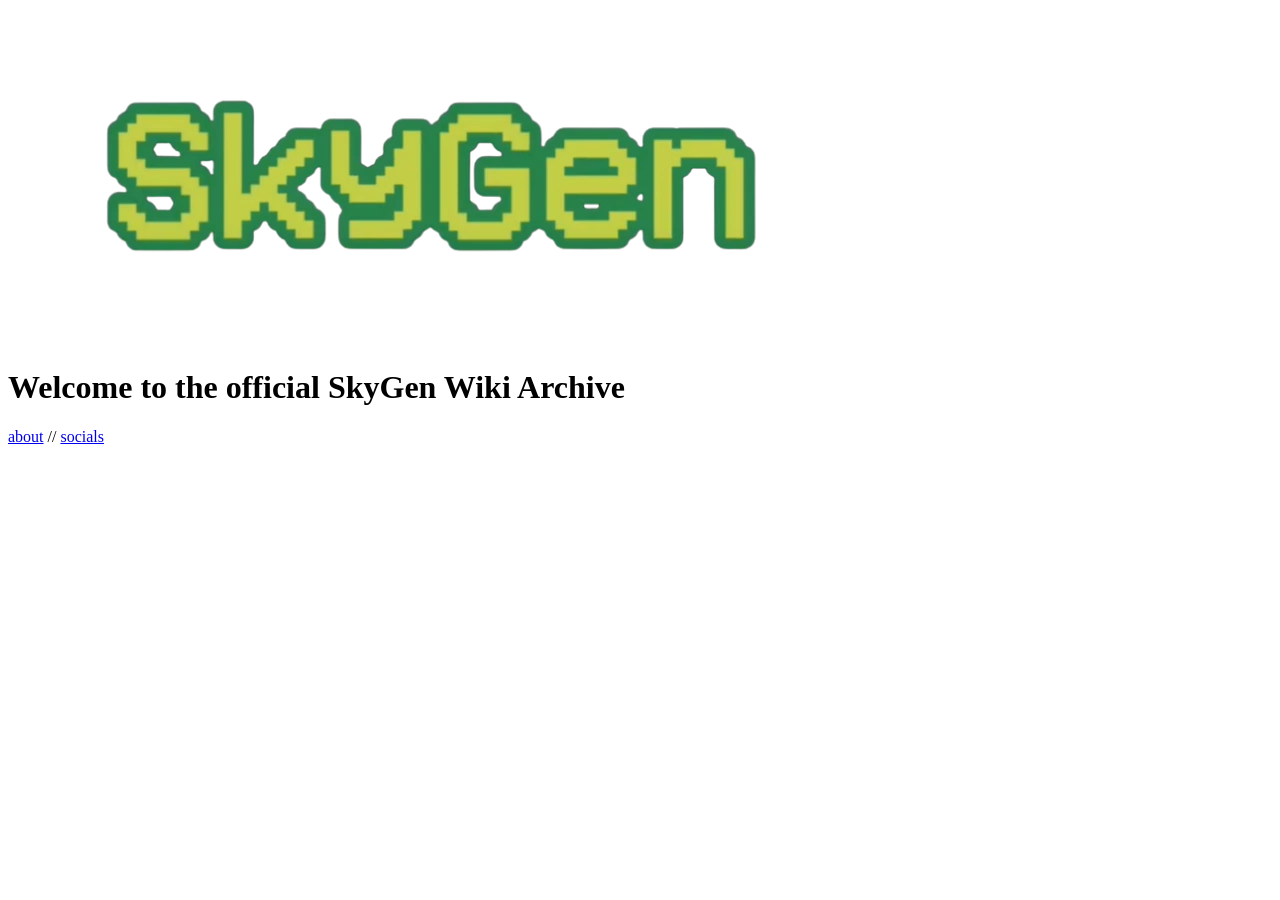
==== index.html @ f06ddd60 "added some more files and updated index.html" ====
<!DOCTYPE html>
<html lang="en">

<head>
    <meta charset="UTF-8">
    <meta name="viewport" content="width=device-width, initial-scale=1.0">
    <title>SkyGen Wiki</title>
</head>

<body>
    <main>
        <img src="SkyGen_logo.png" alt="logo of SkyGen">
        <h1>Welcome to the official <b>SkyGen</b> Wiki Archive</h1>
    </main>
    <nav>
        <a href="about.html">about</a> // <a href="socials.html">socials</a>
    </nav>
</body>

</html>
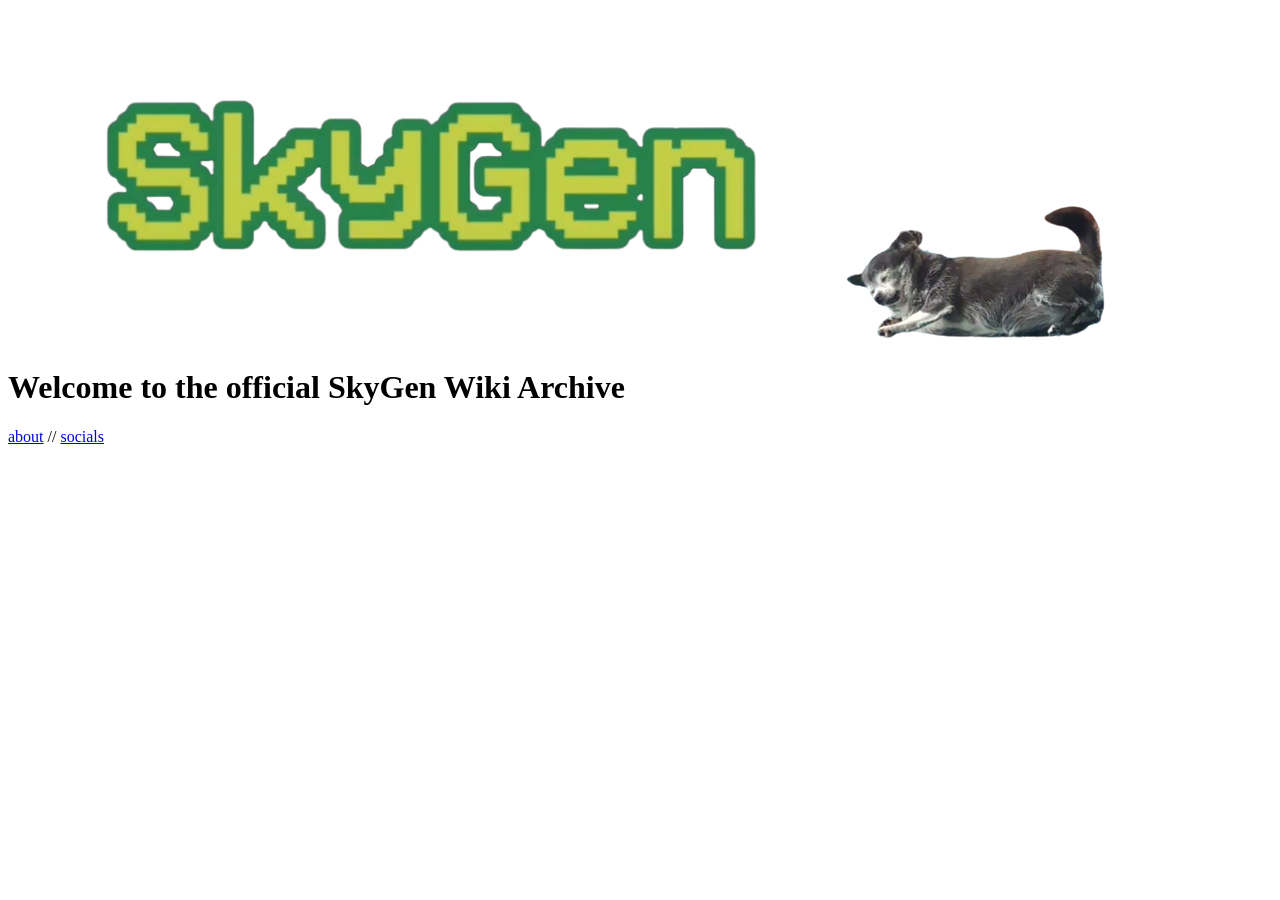
==== commit 2e84d098: "uhmmmm uhhhh ummmm didnt add anythign weird, what are ytou talking about" ====
--- a/index.html
+++ b/index.html
@@ -9,7 +9,7 @@
 
 <body>
     <main>
-        <img src="SkyGen_logo.png" alt="logo of SkyGen">
+        <img src="SkyGen_logo.png" alt="logo of SkyGen"><img src="houndv2.png" alt="image of a hound">
         <h1>Welcome to the official <b>SkyGen</b> Wiki Archive</h1>
     </main>
     <nav>
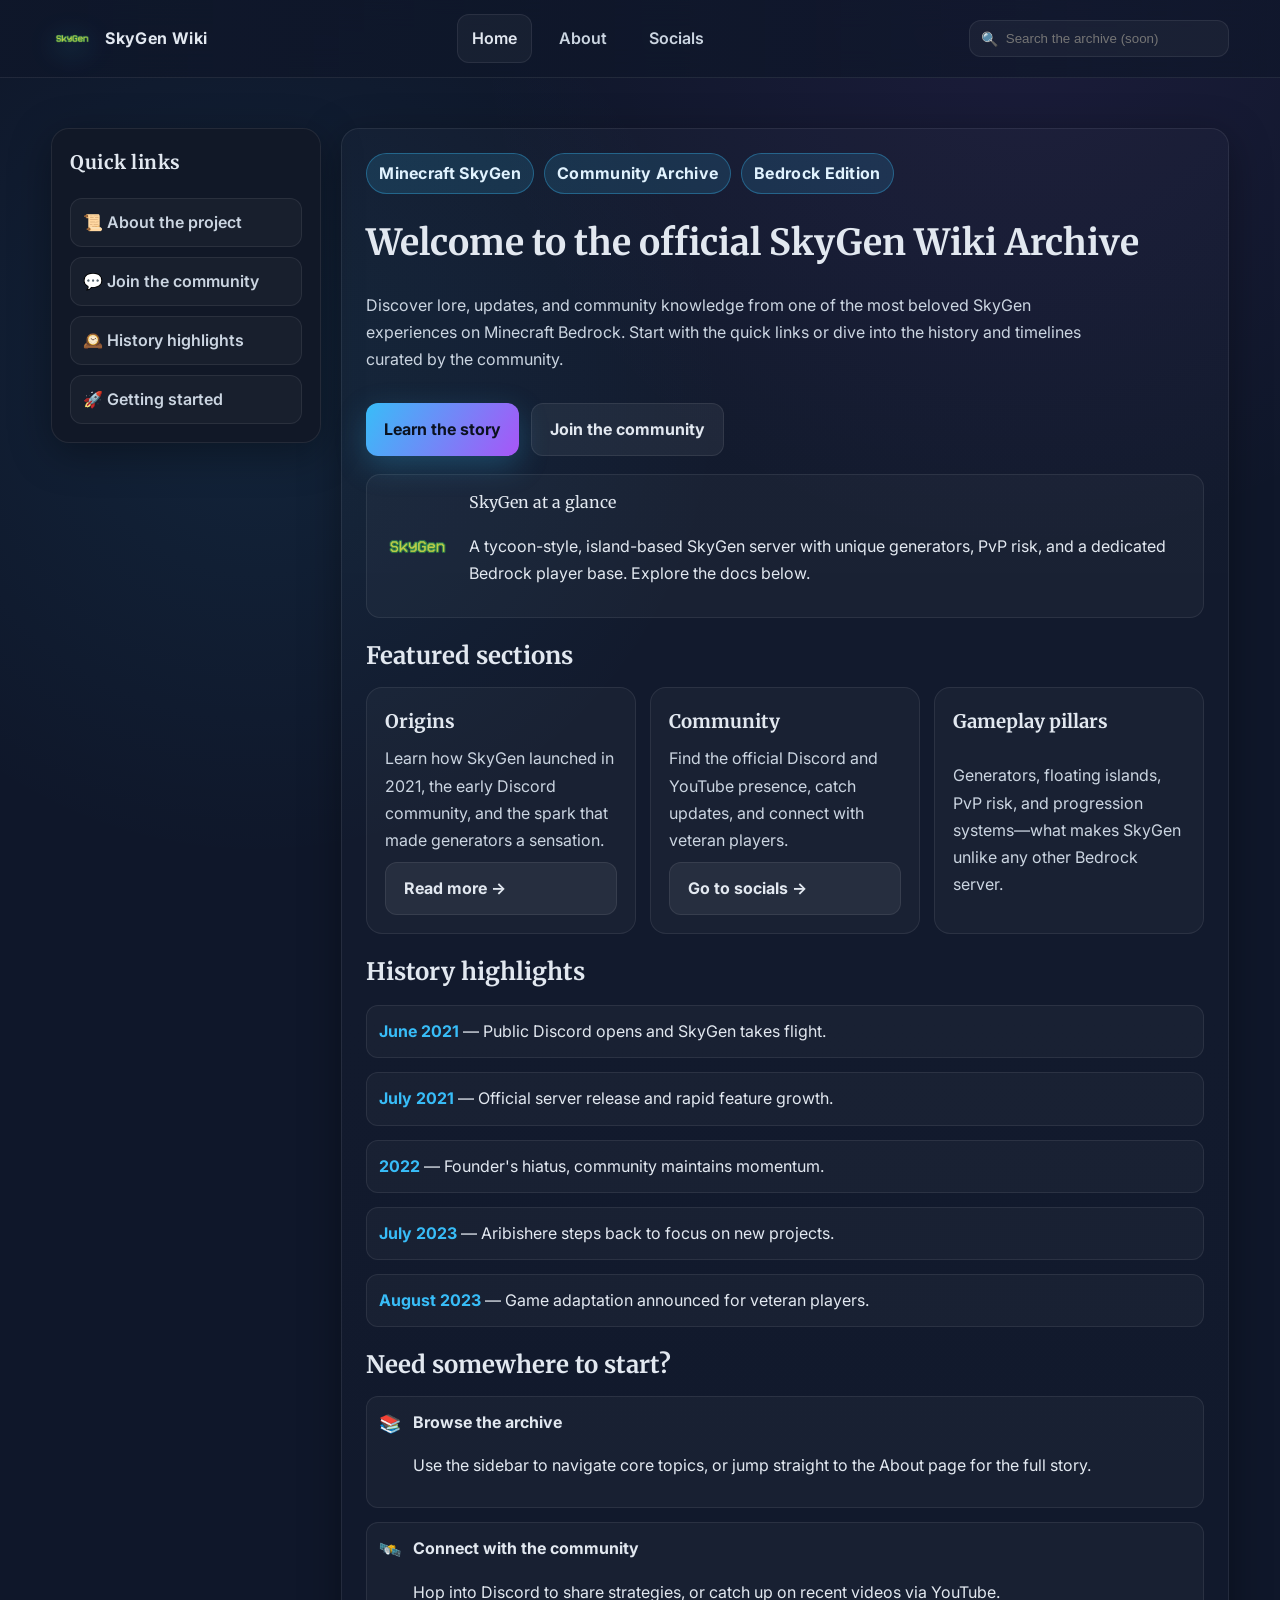
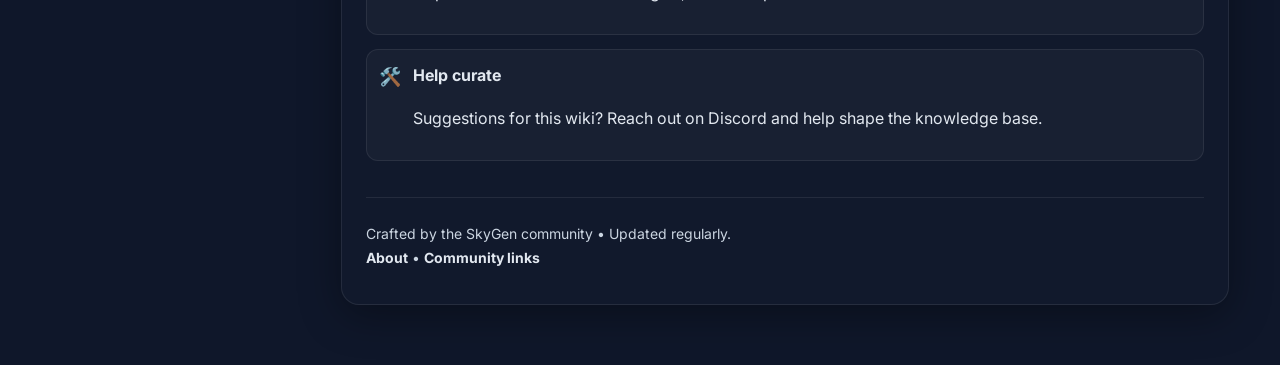
==== commit fd01b38f: "Redesign wiki layout and styling" ====
--- a/index.html
+++ b/index.html
@@ -2,19 +2,143 @@
 <html lang="en">
 
 <head>
-    <meta charset="UTF-8">
-    <meta name="viewport" content="width=device-width, initial-scale=1.0">
-    <title>SkyGen Wiki</title>
+  <meta charset="UTF-8" />
+  <meta name="viewport" content="width=device-width, initial-scale=1.0" />
+  <title>SkyGen Wiki</title>
+  <link rel="preconnect" href="https://fonts.googleapis.com">
+  <link rel="preconnect" href="https://fonts.gstatic.com" crossorigin>
+  <link href="https://fonts.googleapis.com/css2?family=Inter:wght@400;600;700&family=Merriweather:wght@700&display=swap"
+    rel="stylesheet">
+  <link rel="stylesheet" href="style.css" />
 </head>
 
 <body>
-    <main>
-        <img src="SkyGen_logo.png" alt="logo of SkyGen"><img src="houndv2.png" alt="image of a hound">
-        <h1>Welcome to the official <b>SkyGen</b> Wiki Archive</h1>
-    </main>
-    <nav>
-        <a href="about.html">about</a> // <a href="socials.html">socials</a>
-    </nav>
+  <header class="topbar">
+    <div class="page-shell topbar-inner">
+      <div class="brand">
+        <img src="SkyGen_logo.png" alt="SkyGen logo" />
+        <div class="brand-name">SkyGen Wiki</div>
+      </div>
+      <nav class="nav" aria-label="Primary">
+        <a href="index.html" class="active">Home</a>
+        <a href="about.html">About</a>
+        <a href="socials.html">Socials</a>
+      </nav>
+      <div class="search">
+        <span class="icon">🔍</span>
+        <input aria-label="Search" type="search" placeholder="Search the archive (soon)" />
+      </div>
+    </div>
+  </header>
+
+  <div class="page-shell">
+    <div class="layout">
+      <aside class="sidebar">
+        <h3>Quick links</h3>
+        <div class="links">
+          <a href="about.html">📜 About the project</a>
+          <a href="socials.html">💬 Join the community</a>
+          <a href="#history">🕰️ History highlights</a>
+          <a href="#get-started">🚀 Getting started</a>
+        </div>
+      </aside>
+
+      <main class="content-card">
+        <section class="hero">
+          <div class="badges">
+            <span class="badge">Minecraft SkyGen</span>
+            <span class="badge">Community Archive</span>
+            <span class="badge">Bedrock Edition</span>
+          </div>
+          <h1>Welcome to the official <strong>SkyGen</strong> Wiki Archive</h1>
+          <p>
+            Discover lore, updates, and community knowledge from one of the most beloved SkyGen experiences on
+            Minecraft Bedrock. Start with the quick links or dive into the history and timelines curated by the
+            community.
+          </p>
+          <div class="cta-row" id="get-started">
+            <a class="button primary" href="about.html">Learn the story</a>
+            <a class="button" href="socials.html">Join the community</a>
+          </div>
+        </section>
+
+        <div class="logo-panel">
+          <img src="SkyGen_logo.png" alt="SkyGen logo" />
+          <div>
+            <div class="section-title">SkyGen at a glance</div>
+            <p class="muted">A tycoon-style, island-based SkyGen server with unique generators, PvP risk, and a dedicated
+              Bedrock player base. Explore the docs below.</p>
+          </div>
+        </div>
+
+        <section style="margin-top: 18px;">
+          <h2 class="section-title">Featured sections</h2>
+          <div class="grid">
+            <div class="card">
+              <h3>Origins</h3>
+              <p>Learn how SkyGen launched in 2021, the early Discord community, and the spark that made generators a
+                sensation.</p>
+              <a class="button" href="about.html">Read more →</a>
+            </div>
+            <div class="card">
+              <h3>Community</h3>
+              <p>Find the official Discord and YouTube presence, catch updates, and connect with veteran players.</p>
+              <a class="button" href="socials.html">Go to socials →</a>
+            </div>
+            <div class="card">
+              <h3>Gameplay pillars</h3>
+              <p>Generators, floating islands, PvP risk, and progression systems—what makes SkyGen unlike any other
+                Bedrock server.</p>
+            </div>
+          </div>
+        </section>
+
+        <section id="history" style="margin-top: 18px;">
+          <h2 class="section-title">History highlights</h2>
+          <div class="timeline">
+            <div class="timeline-item"><strong>June 2021</strong> — Public Discord opens and SkyGen takes flight.
+            </div>
+            <div class="timeline-item"><strong>July 2021</strong> — Official server release and rapid feature growth.</div>
+            <div class="timeline-item"><strong>2022</strong> — Founder's hiatus, community maintains momentum.</div>
+            <div class="timeline-item"><strong>July 2023</strong> — Aribishere steps back to focus on new projects.</div>
+            <div class="timeline-item"><strong>August 2023</strong> — Game adaptation announced for veteran players.</div>
+          </div>
+        </section>
+
+        <section style="margin-top: 18px;">
+          <h2 class="section-title">Need somewhere to start?</h2>
+          <div class="info-list">
+            <div class="info-item">
+              <div class="icon">📚</div>
+              <div>
+                <strong>Browse the archive</strong>
+                <p>Use the sidebar to navigate core topics, or jump straight to the About page for the full story.</p>
+              </div>
+            </div>
+            <div class="info-item">
+              <div class="icon">🛰️</div>
+              <div>
+                <strong>Connect with the community</strong>
+                <p>Hop into Discord to share strategies, or catch up on recent videos via YouTube.</p>
+              </div>
+            </div>
+            <div class="info-item">
+              <div class="icon">🛠️</div>
+              <div>
+                <strong>Help curate</strong>
+                <p>Suggestions for this wiki? Reach out on Discord and help shape the knowledge base.</p>
+              </div>
+            </div>
+          </div>
+        </section>
+
+        <footer class="footer">
+          <div>Crafted by the SkyGen community • Updated regularly.</div>
+          <div><a href="about.html">About</a> • <a href="socials.html">Community links</a></div>
+        </footer>
+      </main>
+    </div>
+  </div>
 </body>
 
-</html>+</html>
--- a/style.css
+++ b/style.css
@@ -0,0 +1,380 @@
+:root {
+  --bg: #0f172a;
+  --bg-soft: #111827;
+  --panel: #111827;
+  --muted: #cbd5e1;
+  --text: #e2e8f0;
+  --accent: #38bdf8;
+  --accent-2: #a855f7;
+  --border: rgba(255, 255, 255, 0.08);
+  --shadow: 0 10px 40px rgba(0, 0, 0, 0.35);
+  --radius: 18px;
+  --font-body: "Inter", "Segoe UI", system-ui, -apple-system, sans-serif;
+  --font-heading: "Merriweather", "Georgia", serif;
+}
+
+* {
+  box-sizing: border-box;
+}
+
+body {
+  margin: 0;
+  min-height: 100vh;
+  background: radial-gradient(circle at 20% 20%, rgba(56, 189, 248, 0.08), transparent 25%),
+    radial-gradient(circle at 80% 0%, rgba(168, 85, 247, 0.08), transparent 25%),
+    var(--bg);
+  color: var(--text);
+  font-family: var(--font-body);
+  line-height: 1.7;
+  display: flex;
+  flex-direction: column;
+}
+
+a {
+  color: inherit;
+  text-decoration: none;
+}
+
+a:hover {
+  color: var(--accent);
+}
+
+.page-shell {
+  width: min(1200px, 92vw);
+  margin: 0 auto;
+  padding: 24px 0 60px;
+}
+
+.topbar {
+  position: sticky;
+  top: 0;
+  z-index: 10;
+  backdrop-filter: blur(14px);
+  background: linear-gradient(90deg, rgba(15, 23, 42, 0.9), rgba(15, 23, 42, 0.7));
+  border-bottom: 1px solid var(--border);
+}
+
+.topbar-inner {
+  display: flex;
+  align-items: center;
+  justify-content: space-between;
+  gap: 16px;
+  padding: 14px 0;
+}
+
+.brand {
+  display: flex;
+  align-items: center;
+  gap: 12px;
+}
+
+.brand img {
+  width: 42px;
+  height: 42px;
+  object-fit: contain;
+  filter: drop-shadow(0 6px 14px rgba(56, 189, 248, 0.4));
+}
+
+.brand-name {
+  font-weight: 700;
+  letter-spacing: 0.4px;
+}
+
+.nav {
+  display: flex;
+  align-items: center;
+  gap: 12px;
+}
+
+.nav a {
+  padding: 10px 14px;
+  border-radius: 12px;
+  border: 1px solid transparent;
+  color: var(--muted);
+  transition: all 0.2s ease;
+  font-weight: 600;
+}
+
+.nav a.active,
+.nav a:hover {
+  border-color: var(--border);
+  color: var(--text);
+  background: rgba(255, 255, 255, 0.04);
+}
+
+.search {
+  position: relative;
+  flex: 1;
+  max-width: 260px;
+}
+
+.search input {
+  width: 100%;
+  padding: 10px 14px 10px 36px;
+  border-radius: 12px;
+  border: 1px solid var(--border);
+  background: rgba(255, 255, 255, 0.04);
+  color: var(--text);
+}
+
+.search .icon {
+  position: absolute;
+  top: 50%;
+  left: 12px;
+  transform: translateY(-50%);
+  font-size: 14px;
+  color: var(--muted);
+}
+
+.layout {
+  display: grid;
+  grid-template-columns: 270px 1fr;
+  gap: 20px;
+  margin-top: 26px;
+}
+
+.sidebar {
+  padding: 18px;
+  border-radius: var(--radius);
+  background: var(--panel);
+  border: 1px solid var(--border);
+  box-shadow: var(--shadow);
+  position: sticky;
+  top: 92px;
+  height: fit-content;
+}
+
+.sidebar h3 {
+  margin-top: 0;
+  font-family: var(--font-heading);
+  letter-spacing: 0.5px;
+}
+
+.sidebar .links {
+  display: grid;
+  gap: 10px;
+}
+
+.sidebar a {
+  padding: 10px 12px;
+  border-radius: 12px;
+  background: rgba(255, 255, 255, 0.03);
+  border: 1px solid var(--border);
+  color: var(--muted);
+  font-weight: 600;
+}
+
+.sidebar a:hover {
+  background: rgba(56, 189, 248, 0.08);
+  border-color: rgba(56, 189, 248, 0.5);
+  color: var(--text);
+}
+
+.content-card {
+  background: linear-gradient(180deg, rgba(255, 255, 255, 0.02), rgba(255, 255, 255, 0.01));
+  border: 1px solid var(--border);
+  border-radius: var(--radius);
+  padding: 24px;
+  box-shadow: var(--shadow);
+}
+
+.hero {
+  display: grid;
+  gap: 18px;
+  margin-bottom: 18px;
+}
+
+.hero h1 {
+  font-family: var(--font-heading);
+  font-size: clamp(28px, 4vw, 36px);
+  margin: 0;
+}
+
+.hero p {
+  margin: 0;
+  color: var(--muted);
+  max-width: 720px;
+}
+
+.badges {
+  display: flex;
+  flex-wrap: wrap;
+  gap: 10px;
+}
+
+.badge {
+  padding: 6px 12px;
+  border-radius: 999px;
+  background: rgba(56, 189, 248, 0.14);
+  color: #e0f2fe;
+  border: 1px solid rgba(56, 189, 248, 0.35);
+  font-weight: 700;
+  letter-spacing: 0.3px;
+}
+
+.cta-row {
+  display: flex;
+  flex-wrap: wrap;
+  gap: 12px;
+  margin-top: 12px;
+}
+
+.button {
+  padding: 12px 18px;
+  border-radius: 12px;
+  font-weight: 700;
+  border: 1px solid var(--border);
+  background: rgba(255, 255, 255, 0.06);
+  color: var(--text);
+  display: inline-flex;
+  align-items: center;
+  gap: 8px;
+  text-decoration: none;
+}
+
+.button.primary {
+  background: linear-gradient(120deg, #38bdf8, #a855f7);
+  border: none;
+  color: #0b1220;
+  box-shadow: 0 10px 30px rgba(56, 189, 248, 0.25);
+}
+
+.grid {
+  display: grid;
+  gap: 14px;
+  grid-template-columns: repeat(auto-fit, minmax(260px, 1fr));
+  margin-top: 10px;
+}
+
+.card {
+  background: rgba(255, 255, 255, 0.03);
+  border: 1px solid var(--border);
+  border-radius: 16px;
+  padding: 18px;
+  display: grid;
+  gap: 8px;
+  height: 100%;
+}
+
+.card h3 {
+  margin: 0;
+  font-family: var(--font-heading);
+}
+
+.card p {
+  margin: 0;
+  color: var(--muted);
+}
+
+.info-list {
+  display: grid;
+  gap: 14px;
+  margin-top: 10px;
+}
+
+.info-item {
+  display: flex;
+  gap: 12px;
+  padding: 12px;
+  border-radius: 12px;
+  background: rgba(255, 255, 255, 0.03);
+  border: 1px solid var(--border);
+}
+
+.info-item .icon {
+  font-size: 18px;
+  color: var(--accent);
+}
+
+.section-title {
+  margin: 0 0 6px;
+  font-family: var(--font-heading);
+}
+
+.footer {
+  margin-top: 36px;
+  padding: 24px 0 10px;
+  color: var(--muted);
+  border-top: 1px solid var(--border);
+  font-size: 14px;
+}
+
+.footer a {
+  color: var(--text);
+  font-weight: 700;
+}
+
+.logo-panel {
+  display: flex;
+  align-items: center;
+  gap: 16px;
+  padding: 14px;
+  border-radius: 14px;
+  background: rgba(255, 255, 255, 0.03);
+  border: 1px solid var(--border);
+}
+
+.logo-panel img {
+  width: 72px;
+  height: auto;
+  object-fit: contain;
+}
+
+.timeline {
+  display: grid;
+  gap: 14px;
+  margin-top: 12px;
+}
+
+.timeline-item {
+  padding: 12px;
+  border-radius: 12px;
+  border: 1px solid var(--border);
+  background: rgba(255, 255, 255, 0.03);
+}
+
+.timeline-item strong {
+  color: var(--accent);
+}
+
+.social-links {
+  display: grid;
+  gap: 12px;
+  margin-top: 12px;
+}
+
+.social-links a {
+  padding: 12px;
+  border-radius: 14px;
+  border: 1px solid var(--border);
+  background: rgba(56, 189, 248, 0.06);
+  color: #e0f2fe;
+  font-weight: 700;
+  display: flex;
+  align-items: center;
+  justify-content: space-between;
+}
+
+.social-links a span {
+  color: var(--text);
+}
+
+@media (max-width: 960px) {
+  .layout {
+    grid-template-columns: 1fr;
+  }
+
+  .sidebar {
+    position: relative;
+    top: auto;
+  }
+
+  .topbar-inner {
+    flex-wrap: wrap;
+  }
+
+  .search {
+    order: 3;
+    width: 100%;
+  }
+}
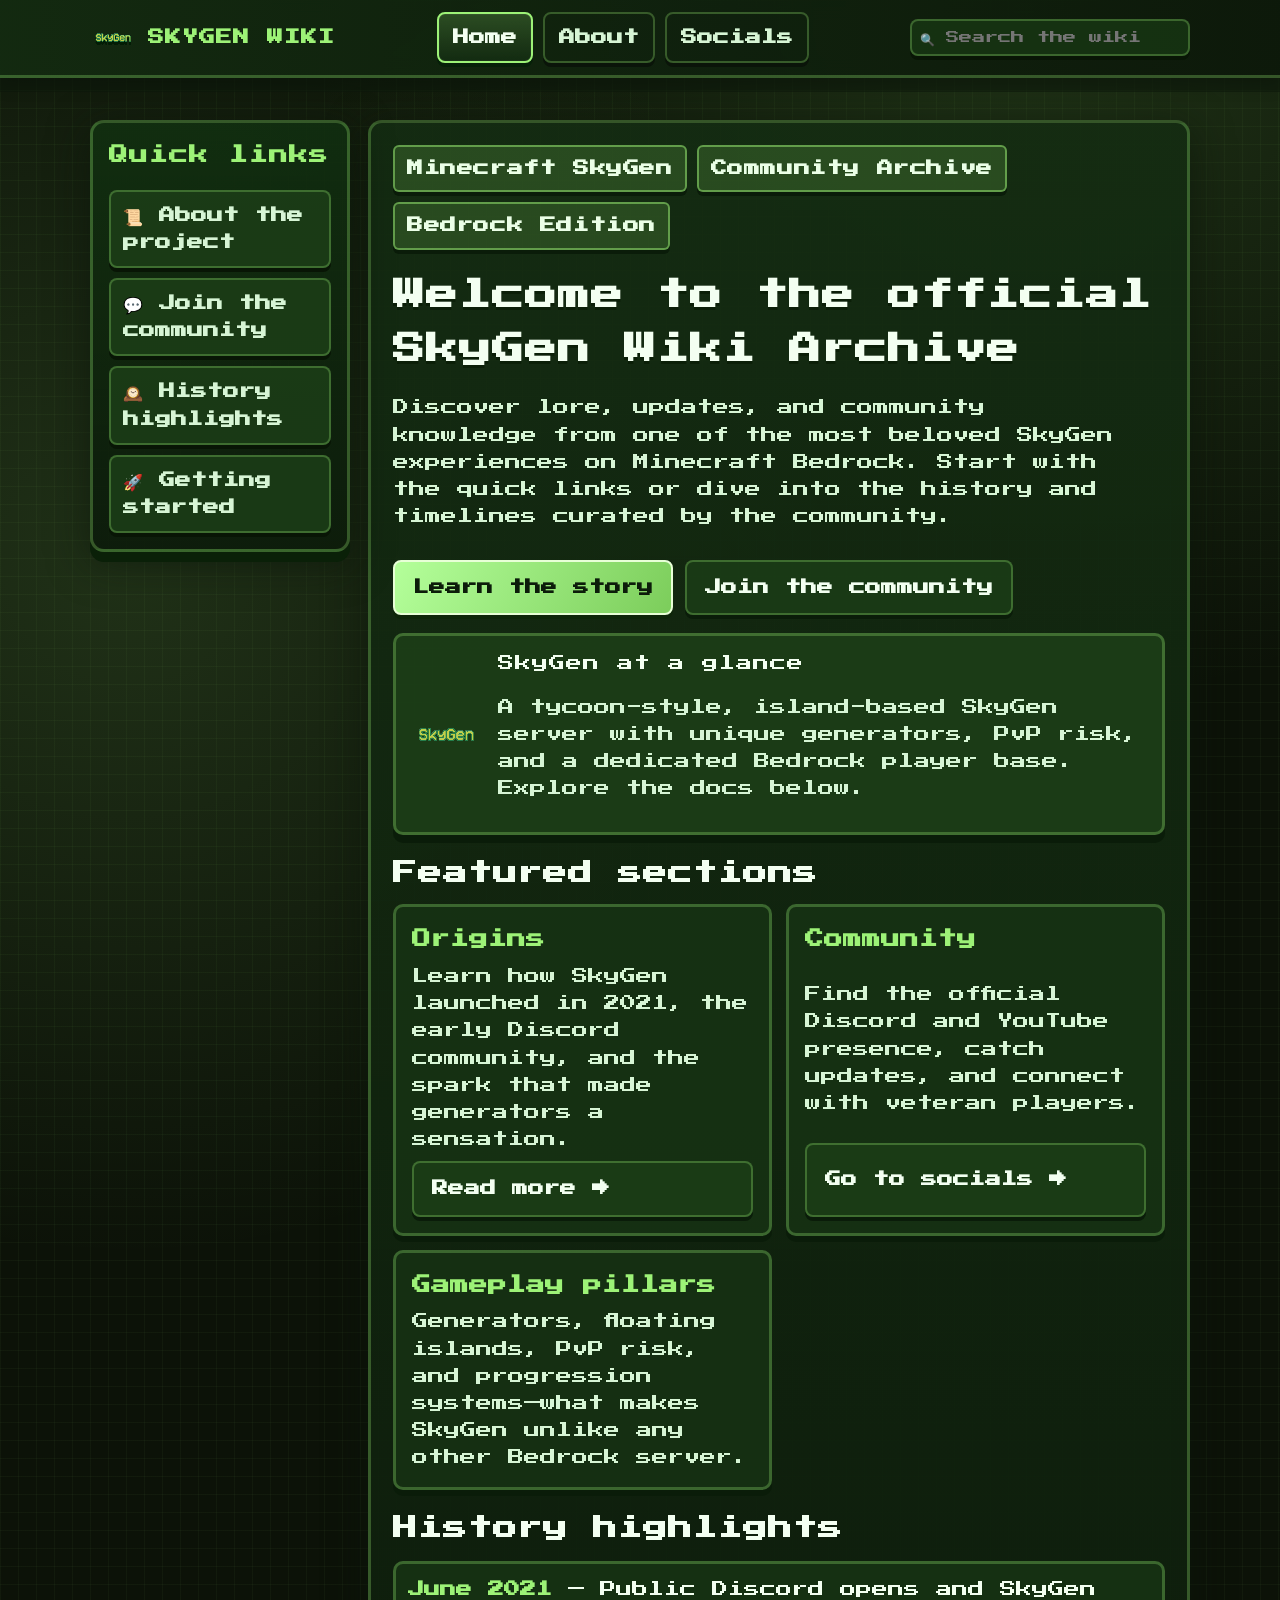
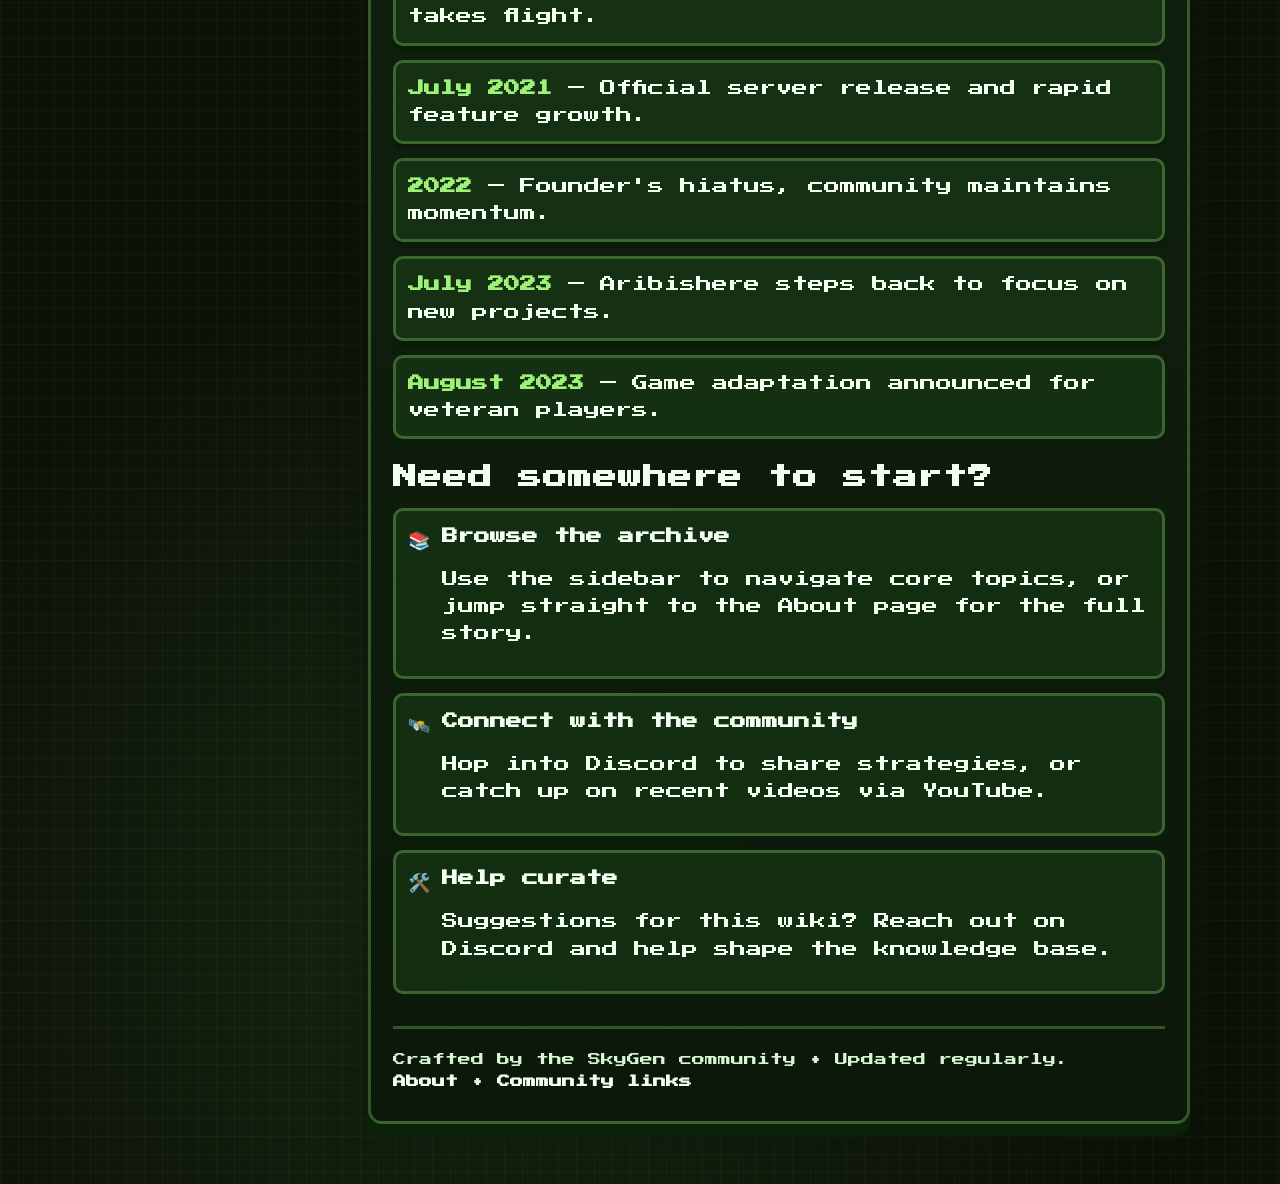
==== commit 1b787e4f: "Add pixel green theme and search overlay" ====
--- a/index.html
+++ b/index.html
@@ -7,8 +7,7 @@
   <title>SkyGen Wiki</title>
   <link rel="preconnect" href="https://fonts.googleapis.com">
   <link rel="preconnect" href="https://fonts.gstatic.com" crossorigin>
-  <link href="https://fonts.googleapis.com/css2?family=Inter:wght@400;600;700&family=Merriweather:wght@700&display=swap"
-    rel="stylesheet">
+  <link href="https://fonts.googleapis.com/css2?family=Press+Start+2P&family=VT323&display=swap" rel="stylesheet">
   <link rel="stylesheet" href="style.css" />
 </head>
 
@@ -26,7 +25,8 @@
       </nav>
       <div class="search">
         <span class="icon">🔍</span>
-        <input aria-label="Search" type="search" placeholder="Search the archive (soon)" />
+        <input id="search-input" aria-label="Search" type="search" placeholder="Search the wiki" autocomplete="off" />
+        <div class="search-results" id="search-results" role="listbox"></div>
       </div>
     </div>
   </header>
@@ -36,10 +36,10 @@
       <aside class="sidebar">
         <h3>Quick links</h3>
         <div class="links">
-          <a href="about.html">📜 About the project</a>
-          <a href="socials.html">💬 Join the community</a>
-          <a href="#history">🕰️ History highlights</a>
-          <a href="#get-started">🚀 Getting started</a>
+          <a href="about.html" data-search="About the project" data-url="about.html" data-excerpt="Learn how SkyGen began and who built it." class="searchable">📜 About the project</a>
+          <a href="socials.html" data-search="Community socials" data-url="socials.html" data-excerpt="Discord, YouTube, and ways to connect." class="searchable">💬 Join the community</a>
+          <a href="#history" data-search="History highlights" data-url="#history" data-excerpt="Milestones from launch to today." class="searchable">🕰️ History highlights</a>
+          <a href="#get-started" data-search="Getting started" data-url="#get-started" data-excerpt="Beginner-friendly overview and tips." class="searchable">🚀 Getting started</a>
         </div>
       </aside>
 
@@ -74,19 +74,19 @@
         <section style="margin-top: 18px;">
           <h2 class="section-title">Featured sections</h2>
           <div class="grid">
-            <div class="card">
+            <div class="card searchable" data-search="Origins" data-url="about.html#origins" data-excerpt="How SkyGen launched in 2021 and sparked the generator craze.">
               <h3>Origins</h3>
               <p>Learn how SkyGen launched in 2021, the early Discord community, and the spark that made generators a
                 sensation.</p>
-              <a class="button" href="about.html">Read more →</a>
+              <a class="button" href="about.html#origins">Read more →</a>
             </div>
-            <div class="card">
+            <div class="card searchable" data-search="Community" data-url="socials.html" data-excerpt="Discord, YouTube, and ways to meet veteran SkyGen players.">
               <h3>Community</h3>
               <p>Find the official Discord and YouTube presence, catch updates, and connect with veteran players.</p>
               <a class="button" href="socials.html">Go to socials →</a>
             </div>
-            <div class="card">
-              <h3>Gameplay pillars</h3>
+            <div class="card searchable" data-search="Gameplay pillars" data-url="#gameplay" data-excerpt="Generators, floating islands, PvP risk, and progression systems.">
+              <h3 id="gameplay">Gameplay pillars</h3>
               <p>Generators, floating islands, PvP risk, and progression systems—what makes SkyGen unlike any other
                 Bedrock server.</p>
             </div>
@@ -96,33 +96,33 @@
         <section id="history" style="margin-top: 18px;">
           <h2 class="section-title">History highlights</h2>
           <div class="timeline">
-            <div class="timeline-item"><strong>June 2021</strong> — Public Discord opens and SkyGen takes flight.
+            <div class="timeline-item searchable" data-search="June 2021 milestone" data-url="#history" data-excerpt="Public Discord opens and SkyGen takes flight."><strong>June 2021</strong> — Public Discord opens and SkyGen takes flight.
             </div>
-            <div class="timeline-item"><strong>July 2021</strong> — Official server release and rapid feature growth.</div>
-            <div class="timeline-item"><strong>2022</strong> — Founder's hiatus, community maintains momentum.</div>
-            <div class="timeline-item"><strong>July 2023</strong> — Aribishere steps back to focus on new projects.</div>
-            <div class="timeline-item"><strong>August 2023</strong> — Game adaptation announced for veteran players.</div>
+            <div class="timeline-item searchable" data-search="July 2021 release" data-url="#history" data-excerpt="Official server release and rapid feature growth."><strong>July 2021</strong> — Official server release and rapid feature growth.</div>
+            <div class="timeline-item searchable" data-search="2022 hiatus" data-url="#history" data-excerpt="Founder's hiatus, community maintains momentum."><strong>2022</strong> — Founder's hiatus, community maintains momentum.</div>
+            <div class="timeline-item searchable" data-search="July 2023 update" data-url="#history" data-excerpt="Aribishere steps back to focus on new projects."><strong>July 2023</strong> — Aribishere steps back to focus on new projects.</div>
+            <div class="timeline-item searchable" data-search="August 2023 adaptation" data-url="#history" data-excerpt="Game adaptation announced for veteran players."><strong>August 2023</strong> — Game adaptation announced for veteran players.</div>
           </div>
         </section>
 
         <section style="margin-top: 18px;">
           <h2 class="section-title">Need somewhere to start?</h2>
           <div class="info-list">
-            <div class="info-item">
+            <div class="info-item searchable" data-search="Browse the archive" data-url="#get-started" data-excerpt="Use the sidebar to navigate core topics or jump to About for the full story.">
               <div class="icon">📚</div>
               <div>
                 <strong>Browse the archive</strong>
                 <p>Use the sidebar to navigate core topics, or jump straight to the About page for the full story.</p>
               </div>
             </div>
-            <div class="info-item">
+            <div class="info-item searchable" data-search="Connect with the community" data-url="socials.html" data-excerpt="Discord and YouTube links for strategy chats and updates.">
               <div class="icon">🛰️</div>
               <div>
                 <strong>Connect with the community</strong>
                 <p>Hop into Discord to share strategies, or catch up on recent videos via YouTube.</p>
               </div>
             </div>
-            <div class="info-item">
+            <div class="info-item searchable" data-search="Help curate" data-url="socials.html#contribute" data-excerpt="Reach out on Discord to help shape the knowledge base.">
               <div class="icon">🛠️</div>
               <div>
                 <strong>Help curate</strong>
@@ -139,6 +139,54 @@
       </main>
     </div>
   </div>
+  <script>
+    const searchInput = document.getElementById('search-input');
+    const searchResults = document.getElementById('search-results');
+    const searchables = Array.from(document.querySelectorAll('.searchable'));
+
+    const results = searchables.map((item) => ({
+      title: item.dataset.search || item.textContent.trim(),
+      url: item.dataset.url || item.getAttribute('href') || '#',
+      excerpt: item.dataset.excerpt || item.textContent.trim()
+    }));
+
+    function renderResults(query) {
+      searchResults.innerHTML = '';
+      if (!query) {
+        searchResults.classList.remove('active');
+        return;
+      }
+      const lower = query.toLowerCase();
+      const matched = results.filter((item) =>
+        item.title.toLowerCase().includes(lower) || item.excerpt.toLowerCase().includes(lower)
+      ).slice(0, 6);
+
+      if (!matched.length) {
+        searchResults.innerHTML = '<div class="search-result">No entries yet. Try a simpler term.</div>';
+        searchResults.classList.add('active');
+        return;
+      }
+
+      matched.forEach((item) => {
+        const div = document.createElement('a');
+        div.className = 'search-result';
+        div.href = item.url;
+        div.innerHTML = `<strong>${item.title}</strong><div class="muted">${item.excerpt}</div>`;
+        searchResults.appendChild(div);
+      });
+      searchResults.classList.add('active');
+    }
+
+    searchInput.addEventListener('input', (e) => {
+      renderResults(e.target.value);
+    });
+
+    document.addEventListener('click', (e) => {
+      if (!searchResults.contains(e.target) && e.target !== searchInput) {
+        searchResults.classList.remove('active');
+      }
+    });
+  </script>
 </body>
 
 </html>
--- a/style.css
+++ b/style.css
@@ -1,16 +1,17 @@
 :root {
-  --bg: #0f172a;
-  --bg-soft: #111827;
-  --panel: #111827;
-  --muted: #cbd5e1;
-  --text: #e2e8f0;
-  --accent: #38bdf8;
-  --accent-2: #a855f7;
-  --border: rgba(255, 255, 255, 0.08);
-  --shadow: 0 10px 40px rgba(0, 0, 0, 0.35);
-  --radius: 18px;
-  --font-body: "Inter", "Segoe UI", system-ui, -apple-system, sans-serif;
-  --font-heading: "Merriweather", "Georgia", serif;
+  --bg: #0c1208;
+  --bg-soft: #0f1a0a;
+  --panel: #102110;
+  --panel-2: #132c11;
+  --muted: #d7f5d5;
+  --text: #f3fff1;
+  --accent: #9df277;
+  --accent-2: #7ccd5b;
+  --border: rgba(157, 242, 119, 0.28);
+  --shadow: 0 10px 40px rgba(11, 22, 10, 0.7);
+  --radius: 14px;
+  --font-body: "Press Start 2P", "VT323", "Courier New", monospace;
+  --font-heading: "Press Start 2P", "VT323", "Courier New", monospace;
 }
 
 * {
@@ -20,9 +21,14 @@
 body {
   margin: 0;
   min-height: 100vh;
-  background: radial-gradient(circle at 20% 20%, rgba(56, 189, 248, 0.08), transparent 25%),
-    radial-gradient(circle at 80% 0%, rgba(168, 85, 247, 0.08), transparent 25%),
+  background:
+    linear-gradient(90deg, rgba(157, 242, 119, 0.04) 1px, transparent 1px),
+    linear-gradient(180deg, rgba(157, 242, 119, 0.04) 1px, transparent 1px),
+    radial-gradient(circle at 10% 20%, rgba(157, 242, 119, 0.14), transparent 28%),
+    radial-gradient(circle at 80% 0%, rgba(124, 205, 91, 0.18), transparent 24%),
+    radial-gradient(circle at 40% 90%, rgba(84, 153, 63, 0.16), transparent 25%),
     var(--bg);
+  background-size: 18px 18px, 18px 18px, 100% 100%, 100% 100%, 100% 100%, auto;
   color: var(--text);
   font-family: var(--font-body);
   line-height: 1.7;
@@ -40,18 +46,19 @@
 }
 
 .page-shell {
-  width: min(1200px, 92vw);
+  width: min(1100px, 93vw);
   margin: 0 auto;
-  padding: 24px 0 60px;
+  padding: 20px 0 60px;
 }
 
 .topbar {
   position: sticky;
   top: 0;
   z-index: 10;
-  backdrop-filter: blur(14px);
-  background: linear-gradient(90deg, rgba(15, 23, 42, 0.9), rgba(15, 23, 42, 0.7));
-  border-bottom: 1px solid var(--border);
+  backdrop-filter: blur(10px);
+  background: linear-gradient(90deg, rgba(19, 43, 17, 0.94), rgba(12, 24, 10, 0.92));
+  border-bottom: 3px solid var(--border);
+  box-shadow: 0 14px 0 rgba(12, 24, 10, 0.6), 0 2px 18px rgba(0, 0, 0, 0.45);
 }
 
 .topbar-inner {
@@ -59,7 +66,7 @@
   align-items: center;
   justify-content: space-between;
   gap: 16px;
-  padding: 14px 0;
+  padding: 12px 0;
 }
 
 .brand {
@@ -69,76 +76,84 @@
 }
 
 .brand img {
-  width: 42px;
-  height: 42px;
+  width: 46px;
+  height: 46px;
   object-fit: contain;
-  filter: drop-shadow(0 6px 14px rgba(56, 189, 248, 0.4));
+  image-rendering: pixelated;
+  filter: drop-shadow(0 3px 0 #031c05);
 }
 
 .brand-name {
   font-weight: 700;
-  letter-spacing: 0.4px;
+  letter-spacing: 1px;
+  text-transform: uppercase;
+  color: var(--accent);
 }
 
 .nav {
   display: flex;
   align-items: center;
-  gap: 12px;
+  gap: 10px;
 }
 
 .nav a {
   padding: 10px 14px;
-  border-radius: 12px;
-  border: 1px solid transparent;
-  color: var(--muted);
-  transition: all 0.2s ease;
-  font-weight: 600;
+  border-radius: 8px;
+  border: 2px solid var(--border);
+  color: var(--muted);
+  transition: all 0.15s ease;
+  font-weight: 700;
+  box-shadow: 0 4px 0 #0a1409;
 }
 
 .nav a.active,
 .nav a:hover {
-  border-color: var(--border);
-  color: var(--text);
-  background: rgba(255, 255, 255, 0.04);
+  border-color: var(--accent);
+  color: var(--text);
+  background: linear-gradient(180deg, rgba(157, 242, 119, 0.2), rgba(19, 44, 17, 0.9));
+  box-shadow: 0 4px 0 #062008, inset 0 0 0 1px rgba(255, 255, 255, 0.04);
 }
 
 .search {
   position: relative;
   flex: 1;
-  max-width: 260px;
+  max-width: 280px;
 }
 
 .search input {
   width: 100%;
-  padding: 10px 14px 10px 36px;
-  border-radius: 12px;
-  border: 1px solid var(--border);
-  background: rgba(255, 255, 255, 0.04);
-  color: var(--text);
+  padding: 10px 14px 10px 34px;
+  border-radius: 8px;
+  border: 2px solid var(--border);
+  background: rgba(25, 56, 20, 0.75);
+  color: var(--text);
+  box-shadow: 0 4px 0 #081505;
+  font-family: var(--font-body);
 }
 
 .search .icon {
   position: absolute;
   top: 50%;
-  left: 12px;
+  left: 10px;
   transform: translateY(-50%);
-  font-size: 14px;
-  color: var(--muted);
-}
+  font-size: 12px;
+  color: var(--muted);
+}
+
 
 .layout {
   display: grid;
-  grid-template-columns: 270px 1fr;
-  gap: 20px;
-  margin-top: 26px;
+  grid-template-columns: 260px 1fr;
+  gap: 18px;
+  margin-top: 22px;
 }
 
 .sidebar {
-  padding: 18px;
+  padding: 16px;
   border-radius: var(--radius);
-  background: var(--panel);
-  border: 1px solid var(--border);
-  box-shadow: var(--shadow);
+  background: linear-gradient(180deg, rgba(17, 47, 16, 0.9), rgba(13, 28, 11, 0.95));
+  border: 3px solid var(--border);
+  box-shadow: 0 10px 0 #0a2008, var(--shadow);
   position: sticky;
   top: 92px;
   height: fit-content;
@@ -147,7 +162,8 @@
 .sidebar h3 {
   margin-top: 0;
   font-family: var(--font-heading);
-  letter-spacing: 0.5px;
+  letter-spacing: 1px;
+  color: var(--accent);
 }
 
 .sidebar .links {
@@ -157,26 +173,29 @@
 
 .sidebar a {
   padding: 10px 12px;
-  border-radius: 12px;
-  background: rgba(255, 255, 255, 0.03);
-  border: 1px solid var(--border);
-  color: var(--muted);
-  font-weight: 600;
+  border-radius: 8px;
+  background: rgba(29, 63, 24, 0.85);
+  border: 2px solid var(--border);
+  color: var(--muted);
+  font-weight: 700;
+  box-shadow: 0 4px 0 #081505;
 }
 
 .sidebar a:hover {
-  background: rgba(56, 189, 248, 0.08);
-  border-color: rgba(56, 189, 248, 0.5);
-  color: var(--text);
+  background: linear-gradient(180deg, rgba(157, 242, 119, 0.18), rgba(22, 47, 18, 0.9));
+  border-color: rgba(157, 242, 119, 0.6);
+  color: var(--text);
+  transform: translateY(-1px);
 }
 
 .content-card {
-  background: linear-gradient(180deg, rgba(255, 255, 255, 0.02), rgba(255, 255, 255, 0.01));
-  border: 1px solid var(--border);
+  background: linear-gradient(180deg, rgba(20, 44, 18, 0.92), rgba(12, 24, 10, 0.98));
+  border: 3px solid var(--border);
   border-radius: var(--radius);
-  padding: 24px;
-  box-shadow: var(--shadow);
-}
+  padding: 22px;
+  box-shadow: 0 12px 0 #0a2008, var(--shadow);
+}
+
 
 .hero {
   display: grid;
@@ -184,11 +203,15 @@
   margin-bottom: 18px;
 }
 
+
 .hero h1 {
   font-family: var(--font-heading);
-  font-size: clamp(28px, 4vw, 36px);
+  font-size: clamp(22px, 4vw, 32px);
   margin: 0;
-}
+  text-shadow: 0 3px 0 #0b1f08;
+  letter-spacing: 1px;
+}
+
 
 .hero p {
   margin: 0;
@@ -203,14 +226,16 @@
 }
 
 .badge {
-  padding: 6px 12px;
-  border-radius: 999px;
-  background: rgba(56, 189, 248, 0.14);
-  color: #e0f2fe;
-  border: 1px solid rgba(56, 189, 248, 0.35);
-  font-weight: 700;
-  letter-spacing: 0.3px;
-}
+  padding: 8px 12px;
+  border-radius: 6px;
+  background: rgba(124, 205, 91, 0.2);
+  color: #ebffe7;
+  border: 2px solid rgba(157, 242, 119, 0.5);
+  font-weight: 700;
+  letter-spacing: 0.6px;
+  box-shadow: 0 4px 0 #0a1c09;
+}
+
 
 .cta-row {
   display: flex;
@@ -221,44 +246,48 @@
 
 .button {
   padding: 12px 18px;
-  border-radius: 12px;
-  font-weight: 700;
-  border: 1px solid var(--border);
-  background: rgba(255, 255, 255, 0.06);
+  border-radius: 8px;
+  font-weight: 700;
+  border: 2px solid var(--border);
+  background: rgba(28, 63, 23, 0.8);
   color: var(--text);
   display: inline-flex;
   align-items: center;
   gap: 8px;
   text-decoration: none;
+  box-shadow: 0 4px 0 #0a1c09;
 }
 
 .button.primary {
-  background: linear-gradient(120deg, #38bdf8, #a855f7);
-  border: none;
-  color: #0b1220;
-  box-shadow: 0 10px 30px rgba(56, 189, 248, 0.25);
-}
+  background: linear-gradient(120deg, #b4ff9a, #7ccd5b);
+  border: 2px solid #e8ffd7;
+  color: #0c1c0a;
+  box-shadow: 0 4px 0 #0e2609;
+}
+
 
 .grid {
   display: grid;
   gap: 14px;
-  grid-template-columns: repeat(auto-fit, minmax(260px, 1fr));
+  grid-template-columns: repeat(auto-fit, minmax(250px, 1fr));
   margin-top: 10px;
 }
 
 .card {
-  background: rgba(255, 255, 255, 0.03);
-  border: 1px solid var(--border);
-  border-radius: 16px;
-  padding: 18px;
+  background: rgba(23, 52, 20, 0.8);
+  border: 3px solid var(--border);
+  border-radius: 10px;
+  padding: 16px;
   display: grid;
   gap: 8px;
   height: 100%;
+  box-shadow: 0 6px 0 #0a1c09;
 }
 
 .card h3 {
   margin: 0;
   font-family: var(--font-heading);
+  color: var(--accent);
 }
 
 .card p {
@@ -276,9 +305,10 @@
   display: flex;
   gap: 12px;
   padding: 12px;
-  border-radius: 12px;
-  background: rgba(255, 255, 255, 0.03);
-  border: 1px solid var(--border);
+  border-radius: 10px;
+  background: rgba(23, 52, 20, 0.8);
+  border: 3px solid var(--border);
+  box-shadow: 0 6px 0 #0a1c09;
 }
 
 .info-item .icon {
@@ -289,14 +319,15 @@
 .section-title {
   margin: 0 0 6px;
   font-family: var(--font-heading);
+  letter-spacing: 1px;
 }
 
 .footer {
-  margin-top: 36px;
-  padding: 24px 0 10px;
-  color: var(--muted);
-  border-top: 1px solid var(--border);
-  font-size: 14px;
+  margin-top: 32px;
+  padding: 20px 0 6px;
+  color: var(--muted);
+  border-top: 3px solid var(--border);
+  font-size: 13px;
 }
 
 .footer a {
@@ -309,15 +340,17 @@
   align-items: center;
   gap: 16px;
   padding: 14px;
-  border-radius: 14px;
-  background: rgba(255, 255, 255, 0.03);
-  border: 1px solid var(--border);
+  border-radius: 10px;
+  background: rgba(29, 63, 24, 0.9);
+  border: 3px solid var(--border);
+  box-shadow: 0 8px 0 #0a1c09;
 }
 
 .logo-panel img {
   width: 72px;
   height: auto;
   object-fit: contain;
+  image-rendering: pixelated;
 }
 
 .timeline {
@@ -328,9 +361,10 @@
 
 .timeline-item {
   padding: 12px;
-  border-radius: 12px;
-  border: 1px solid var(--border);
-  background: rgba(255, 255, 255, 0.03);
+  border-radius: 10px;
+  border: 3px solid var(--border);
+  background: rgba(23, 52, 20, 0.85);
+  box-shadow: 0 6px 0 #0a1c09;
 }
 
 .timeline-item strong {
@@ -345,18 +379,53 @@
 
 .social-links a {
   padding: 12px;
-  border-radius: 14px;
-  border: 1px solid var(--border);
-  background: rgba(56, 189, 248, 0.06);
-  color: #e0f2fe;
+  border-radius: 10px;
+  border: 3px solid var(--border);
+  background: linear-gradient(180deg, rgba(124, 205, 91, 0.25), rgba(17, 47, 16, 0.9));
+  color: #f6fff1;
   font-weight: 700;
   display: flex;
   align-items: center;
   justify-content: space-between;
+  box-shadow: 0 6px 0 #0a1c09;
 }
 
 .social-links a span {
   color: var(--text);
+}
+
+.search-results {
+  position: absolute;
+  top: 46px;
+  left: 0;
+  right: 0;
+  background: rgba(12, 26, 11, 0.96);
+  border: 2px solid var(--border);
+  border-radius: 8px;
+  box-shadow: 0 8px 0 #0a1c09, var(--shadow);
+  padding: 8px;
+  display: none;
+  max-height: 220px;
+  overflow: auto;
+  z-index: 20;
+}
+
+.search-results.active {
+  display: block;
+}
+
+.search-result {
+  padding: 8px;
+  border-radius: 6px;
+  color: var(--muted);
+}
+
+.search-result strong {
+  color: var(--accent);
+}
+
+.search-result:hover {
+  background: rgba(29, 63, 24, 0.65);
 }
 
 @media (max-width: 960px) {
@@ -378,3 +447,15 @@
     width: 100%;
   }
 }
+
+.pixel-slab {
+  border: 3px solid var(--border);
+  background: rgba(23, 52, 20, 0.85);
+  padding: 12px;
+  border-radius: 10px;
+  box-shadow: 0 6px 0 #0a1c09;
+}
+
+.muted {
+  color: var(--muted);
+}
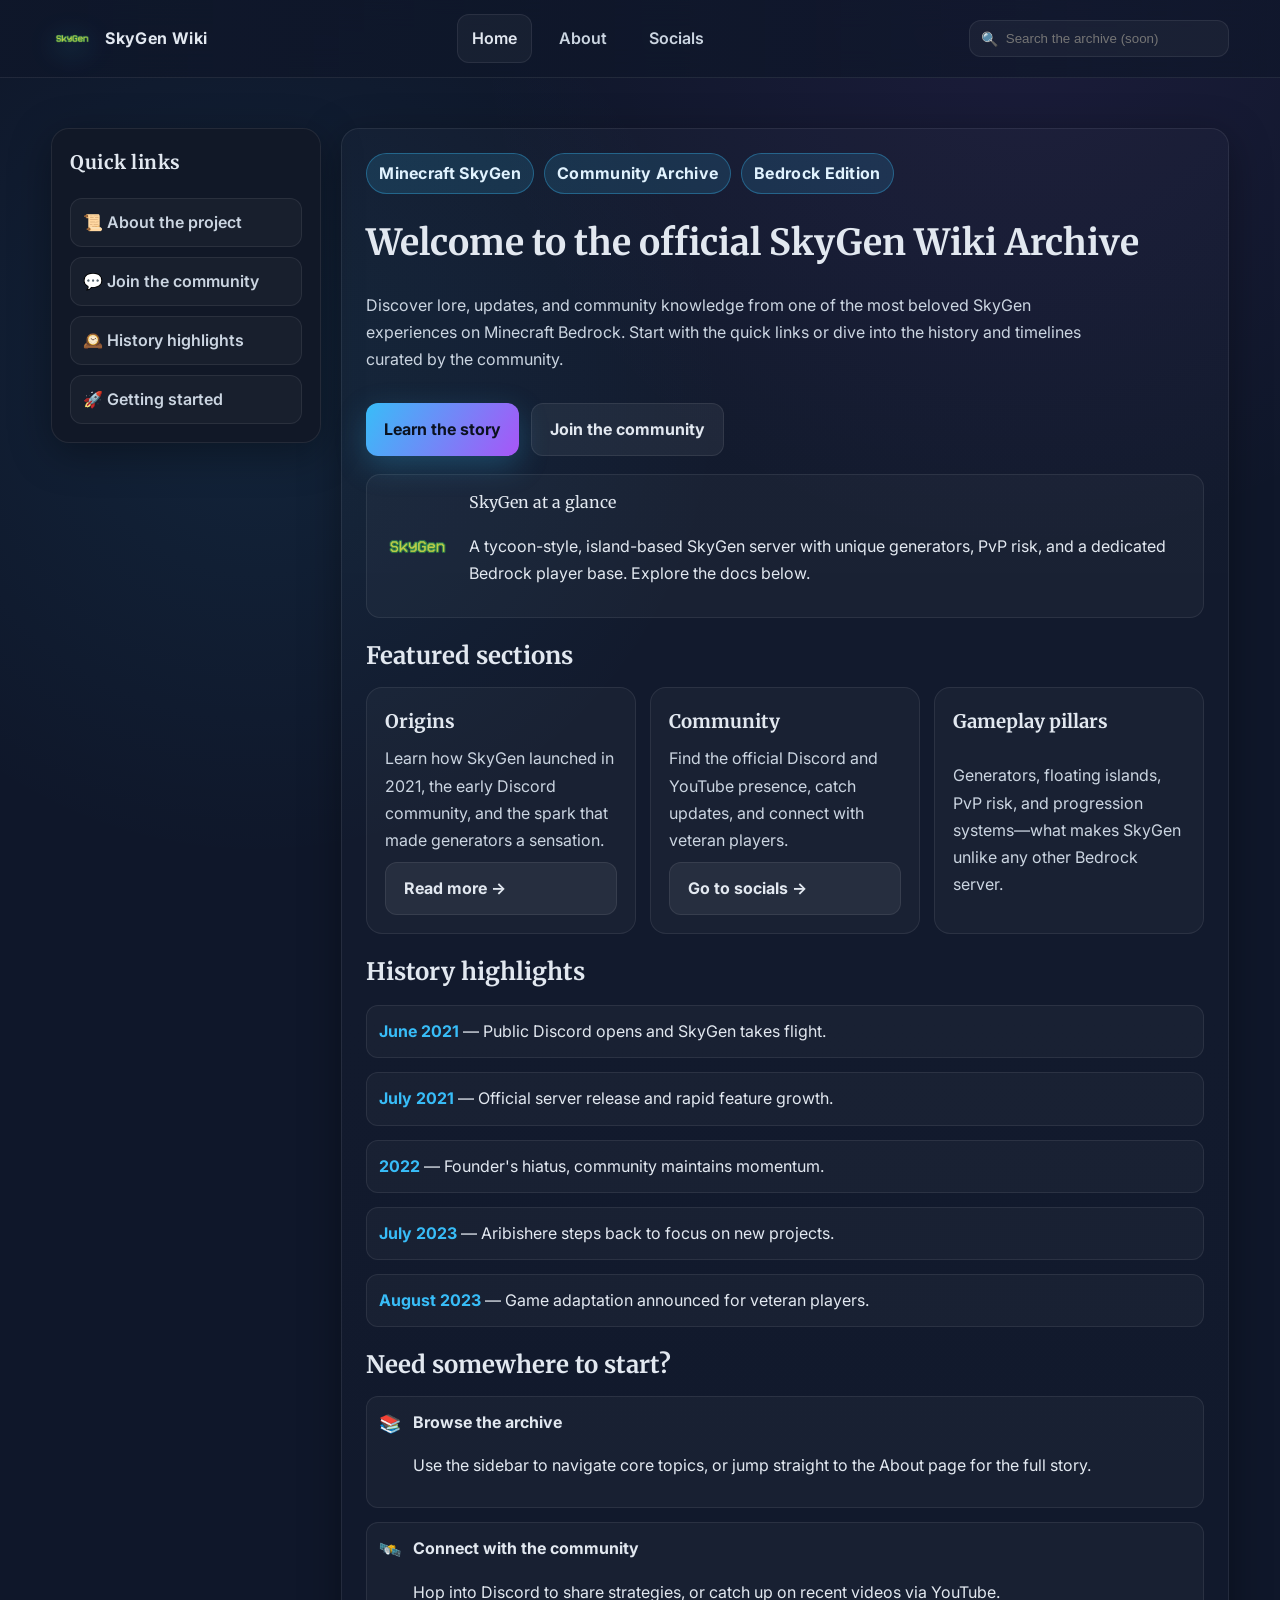
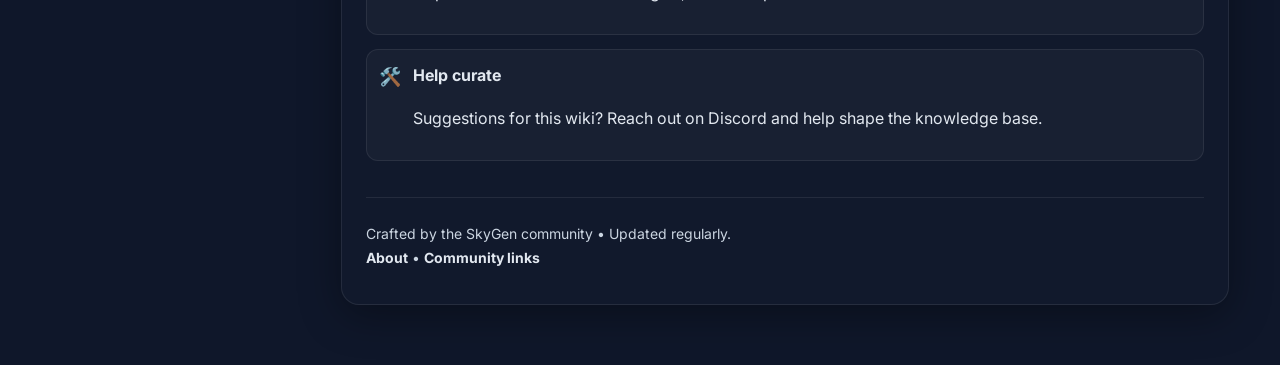
==== commit 9e062031: "Merge branch 'master' into codex/redesign-skygenwiki.github.io-for-better-aesthetics-qt5bld" ====
--- a/index.html
+++ b/index.html
@@ -7,7 +7,8 @@
   <title>SkyGen Wiki</title>
   <link rel="preconnect" href="https://fonts.googleapis.com">
   <link rel="preconnect" href="https://fonts.gstatic.com" crossorigin>
-  <link href="https://fonts.googleapis.com/css2?family=Press+Start+2P&family=VT323&display=swap" rel="stylesheet">
+  <link href="https://fonts.googleapis.com/css2?family=Inter:wght@400;600;700&family=Merriweather:wght@700&display=swap"
+    rel="stylesheet">
   <link rel="stylesheet" href="style.css" />
 </head>
 
@@ -25,8 +26,7 @@
       </nav>
       <div class="search">
         <span class="icon">🔍</span>
-        <input id="search-input" aria-label="Search" type="search" placeholder="Search the wiki" autocomplete="off" />
-        <div class="search-results" id="search-results" role="listbox"></div>
+        <input aria-label="Search" type="search" placeholder="Search the archive (soon)" />
       </div>
     </div>
   </header>
@@ -36,10 +36,10 @@
       <aside class="sidebar">
         <h3>Quick links</h3>
         <div class="links">
-          <a href="about.html" data-search="About the project" data-url="about.html" data-excerpt="Learn how SkyGen began and who built it." class="searchable">📜 About the project</a>
-          <a href="socials.html" data-search="Community socials" data-url="socials.html" data-excerpt="Discord, YouTube, and ways to connect." class="searchable">💬 Join the community</a>
-          <a href="#history" data-search="History highlights" data-url="#history" data-excerpt="Milestones from launch to today." class="searchable">🕰️ History highlights</a>
-          <a href="#get-started" data-search="Getting started" data-url="#get-started" data-excerpt="Beginner-friendly overview and tips." class="searchable">🚀 Getting started</a>
+          <a href="about.html">📜 About the project</a>
+          <a href="socials.html">💬 Join the community</a>
+          <a href="#history">🕰️ History highlights</a>
+          <a href="#get-started">🚀 Getting started</a>
         </div>
       </aside>
 
@@ -74,19 +74,19 @@
         <section style="margin-top: 18px;">
           <h2 class="section-title">Featured sections</h2>
           <div class="grid">
-            <div class="card searchable" data-search="Origins" data-url="about.html#origins" data-excerpt="How SkyGen launched in 2021 and sparked the generator craze.">
+            <div class="card">
               <h3>Origins</h3>
               <p>Learn how SkyGen launched in 2021, the early Discord community, and the spark that made generators a
                 sensation.</p>
-              <a class="button" href="about.html#origins">Read more →</a>
+              <a class="button" href="about.html">Read more →</a>
             </div>
-            <div class="card searchable" data-search="Community" data-url="socials.html" data-excerpt="Discord, YouTube, and ways to meet veteran SkyGen players.">
+            <div class="card">
               <h3>Community</h3>
               <p>Find the official Discord and YouTube presence, catch updates, and connect with veteran players.</p>
               <a class="button" href="socials.html">Go to socials →</a>
             </div>
-            <div class="card searchable" data-search="Gameplay pillars" data-url="#gameplay" data-excerpt="Generators, floating islands, PvP risk, and progression systems.">
-              <h3 id="gameplay">Gameplay pillars</h3>
+            <div class="card">
+              <h3>Gameplay pillars</h3>
               <p>Generators, floating islands, PvP risk, and progression systems—what makes SkyGen unlike any other
                 Bedrock server.</p>
             </div>
@@ -96,33 +96,33 @@
         <section id="history" style="margin-top: 18px;">
           <h2 class="section-title">History highlights</h2>
           <div class="timeline">
-            <div class="timeline-item searchable" data-search="June 2021 milestone" data-url="#history" data-excerpt="Public Discord opens and SkyGen takes flight."><strong>June 2021</strong> — Public Discord opens and SkyGen takes flight.
+            <div class="timeline-item"><strong>June 2021</strong> — Public Discord opens and SkyGen takes flight.
             </div>
-            <div class="timeline-item searchable" data-search="July 2021 release" data-url="#history" data-excerpt="Official server release and rapid feature growth."><strong>July 2021</strong> — Official server release and rapid feature growth.</div>
-            <div class="timeline-item searchable" data-search="2022 hiatus" data-url="#history" data-excerpt="Founder's hiatus, community maintains momentum."><strong>2022</strong> — Founder's hiatus, community maintains momentum.</div>
-            <div class="timeline-item searchable" data-search="July 2023 update" data-url="#history" data-excerpt="Aribishere steps back to focus on new projects."><strong>July 2023</strong> — Aribishere steps back to focus on new projects.</div>
-            <div class="timeline-item searchable" data-search="August 2023 adaptation" data-url="#history" data-excerpt="Game adaptation announced for veteran players."><strong>August 2023</strong> — Game adaptation announced for veteran players.</div>
+            <div class="timeline-item"><strong>July 2021</strong> — Official server release and rapid feature growth.</div>
+            <div class="timeline-item"><strong>2022</strong> — Founder's hiatus, community maintains momentum.</div>
+            <div class="timeline-item"><strong>July 2023</strong> — Aribishere steps back to focus on new projects.</div>
+            <div class="timeline-item"><strong>August 2023</strong> — Game adaptation announced for veteran players.</div>
           </div>
         </section>
 
         <section style="margin-top: 18px;">
           <h2 class="section-title">Need somewhere to start?</h2>
           <div class="info-list">
-            <div class="info-item searchable" data-search="Browse the archive" data-url="#get-started" data-excerpt="Use the sidebar to navigate core topics or jump to About for the full story.">
+            <div class="info-item">
               <div class="icon">📚</div>
               <div>
                 <strong>Browse the archive</strong>
                 <p>Use the sidebar to navigate core topics, or jump straight to the About page for the full story.</p>
               </div>
             </div>
-            <div class="info-item searchable" data-search="Connect with the community" data-url="socials.html" data-excerpt="Discord and YouTube links for strategy chats and updates.">
+            <div class="info-item">
               <div class="icon">🛰️</div>
               <div>
                 <strong>Connect with the community</strong>
                 <p>Hop into Discord to share strategies, or catch up on recent videos via YouTube.</p>
               </div>
             </div>
-            <div class="info-item searchable" data-search="Help curate" data-url="socials.html#contribute" data-excerpt="Reach out on Discord to help shape the knowledge base.">
+            <div class="info-item">
               <div class="icon">🛠️</div>
               <div>
                 <strong>Help curate</strong>
@@ -139,54 +139,6 @@
       </main>
     </div>
   </div>
-  <script>
-    const searchInput = document.getElementById('search-input');
-    const searchResults = document.getElementById('search-results');
-    const searchables = Array.from(document.querySelectorAll('.searchable'));
-
-    const results = searchables.map((item) => ({
-      title: item.dataset.search || item.textContent.trim(),
-      url: item.dataset.url || item.getAttribute('href') || '#',
-      excerpt: item.dataset.excerpt || item.textContent.trim()
-    }));
-
-    function renderResults(query) {
-      searchResults.innerHTML = '';
-      if (!query) {
-        searchResults.classList.remove('active');
-        return;
-      }
-      const lower = query.toLowerCase();
-      const matched = results.filter((item) =>
-        item.title.toLowerCase().includes(lower) || item.excerpt.toLowerCase().includes(lower)
-      ).slice(0, 6);
-
-      if (!matched.length) {
-        searchResults.innerHTML = '<div class="search-result">No entries yet. Try a simpler term.</div>';
-        searchResults.classList.add('active');
-        return;
-      }
-
-      matched.forEach((item) => {
-        const div = document.createElement('a');
-        div.className = 'search-result';
-        div.href = item.url;
-        div.innerHTML = `<strong>${item.title}</strong><div class="muted">${item.excerpt}</div>`;
-        searchResults.appendChild(div);
-      });
-      searchResults.classList.add('active');
-    }
-
-    searchInput.addEventListener('input', (e) => {
-      renderResults(e.target.value);
-    });
-
-    document.addEventListener('click', (e) => {
-      if (!searchResults.contains(e.target) && e.target !== searchInput) {
-        searchResults.classList.remove('active');
-      }
-    });
-  </script>
 </body>
 
 </html>
--- a/style.css
+++ b/style.css
@@ -1,17 +1,16 @@
 :root {
-  --bg: #0c1208;
-  --bg-soft: #0f1a0a;
-  --panel: #102110;
-  --panel-2: #132c11;
-  --muted: #d7f5d5;
-  --text: #f3fff1;
-  --accent: #9df277;
-  --accent-2: #7ccd5b;
-  --border: rgba(157, 242, 119, 0.28);
-  --shadow: 0 10px 40px rgba(11, 22, 10, 0.7);
-  --radius: 14px;
-  --font-body: "Press Start 2P", "VT323", "Courier New", monospace;
-  --font-heading: "Press Start 2P", "VT323", "Courier New", monospace;
+  --bg: #0f172a;
+  --bg-soft: #111827;
+  --panel: #111827;
+  --muted: #cbd5e1;
+  --text: #e2e8f0;
+  --accent: #38bdf8;
+  --accent-2: #a855f7;
+  --border: rgba(255, 255, 255, 0.08);
+  --shadow: 0 10px 40px rgba(0, 0, 0, 0.35);
+  --radius: 18px;
+  --font-body: "Inter", "Segoe UI", system-ui, -apple-system, sans-serif;
+  --font-heading: "Merriweather", "Georgia", serif;
 }
 
 * {
@@ -21,14 +20,9 @@
 body {
   margin: 0;
   min-height: 100vh;
-  background:
-    linear-gradient(90deg, rgba(157, 242, 119, 0.04) 1px, transparent 1px),
-    linear-gradient(180deg, rgba(157, 242, 119, 0.04) 1px, transparent 1px),
-    radial-gradient(circle at 10% 20%, rgba(157, 242, 119, 0.14), transparent 28%),
-    radial-gradient(circle at 80% 0%, rgba(124, 205, 91, 0.18), transparent 24%),
-    radial-gradient(circle at 40% 90%, rgba(84, 153, 63, 0.16), transparent 25%),
+  background: radial-gradient(circle at 20% 20%, rgba(56, 189, 248, 0.08), transparent 25%),
+    radial-gradient(circle at 80% 0%, rgba(168, 85, 247, 0.08), transparent 25%),
     var(--bg);
-  background-size: 18px 18px, 18px 18px, 100% 100%, 100% 100%, 100% 100%, auto;
   color: var(--text);
   font-family: var(--font-body);
   line-height: 1.7;
@@ -46,19 +40,18 @@
 }
 
 .page-shell {
-  width: min(1100px, 93vw);
+  width: min(1200px, 92vw);
   margin: 0 auto;
-  padding: 20px 0 60px;
+  padding: 24px 0 60px;
 }
 
 .topbar {
   position: sticky;
   top: 0;
   z-index: 10;
-  backdrop-filter: blur(10px);
-  background: linear-gradient(90deg, rgba(19, 43, 17, 0.94), rgba(12, 24, 10, 0.92));
-  border-bottom: 3px solid var(--border);
-  box-shadow: 0 14px 0 rgba(12, 24, 10, 0.6), 0 2px 18px rgba(0, 0, 0, 0.45);
+  backdrop-filter: blur(14px);
+  background: linear-gradient(90deg, rgba(15, 23, 42, 0.9), rgba(15, 23, 42, 0.7));
+  border-bottom: 1px solid var(--border);
 }
 
 .topbar-inner {
@@ -66,7 +59,7 @@
   align-items: center;
   justify-content: space-between;
   gap: 16px;
-  padding: 12px 0;
+  padding: 14px 0;
 }
 
 .brand {
@@ -76,84 +69,76 @@
 }
 
 .brand img {
-  width: 46px;
-  height: 46px;
+  width: 42px;
+  height: 42px;
   object-fit: contain;
-  image-rendering: pixelated;
-  filter: drop-shadow(0 3px 0 #031c05);
+  filter: drop-shadow(0 6px 14px rgba(56, 189, 248, 0.4));
 }
 
 .brand-name {
   font-weight: 700;
-  letter-spacing: 1px;
-  text-transform: uppercase;
-  color: var(--accent);
+  letter-spacing: 0.4px;
 }
 
 .nav {
   display: flex;
   align-items: center;
-  gap: 10px;
+  gap: 12px;
 }
 
 .nav a {
   padding: 10px 14px;
-  border-radius: 8px;
-  border: 2px solid var(--border);
-  color: var(--muted);
-  transition: all 0.15s ease;
-  font-weight: 700;
-  box-shadow: 0 4px 0 #0a1409;
+  border-radius: 12px;
+  border: 1px solid transparent;
+  color: var(--muted);
+  transition: all 0.2s ease;
+  font-weight: 600;
 }
 
 .nav a.active,
 .nav a:hover {
-  border-color: var(--accent);
-  color: var(--text);
-  background: linear-gradient(180deg, rgba(157, 242, 119, 0.2), rgba(19, 44, 17, 0.9));
-  box-shadow: 0 4px 0 #062008, inset 0 0 0 1px rgba(255, 255, 255, 0.04);
+  border-color: var(--border);
+  color: var(--text);
+  background: rgba(255, 255, 255, 0.04);
 }
 
 .search {
   position: relative;
   flex: 1;
-  max-width: 280px;
+  max-width: 260px;
 }
 
 .search input {
   width: 100%;
-  padding: 10px 14px 10px 34px;
-  border-radius: 8px;
-  border: 2px solid var(--border);
-  background: rgba(25, 56, 20, 0.75);
-  color: var(--text);
-  box-shadow: 0 4px 0 #081505;
-  font-family: var(--font-body);
+  padding: 10px 14px 10px 36px;
+  border-radius: 12px;
+  border: 1px solid var(--border);
+  background: rgba(255, 255, 255, 0.04);
+  color: var(--text);
 }
 
 .search .icon {
   position: absolute;
   top: 50%;
-  left: 10px;
+  left: 12px;
   transform: translateY(-50%);
-  font-size: 12px;
-  color: var(--muted);
-}
-
+  font-size: 14px;
+  color: var(--muted);
+}
 
 .layout {
   display: grid;
-  grid-template-columns: 260px 1fr;
-  gap: 18px;
-  margin-top: 22px;
+  grid-template-columns: 270px 1fr;
+  gap: 20px;
+  margin-top: 26px;
 }
 
 .sidebar {
-  padding: 16px;
+  padding: 18px;
   border-radius: var(--radius);
-  background: linear-gradient(180deg, rgba(17, 47, 16, 0.9), rgba(13, 28, 11, 0.95));
-  border: 3px solid var(--border);
-  box-shadow: 0 10px 0 #0a2008, var(--shadow);
+  background: var(--panel);
+  border: 1px solid var(--border);
+  box-shadow: var(--shadow);
   position: sticky;
   top: 92px;
   height: fit-content;
@@ -162,8 +147,7 @@
 .sidebar h3 {
   margin-top: 0;
   font-family: var(--font-heading);
-  letter-spacing: 1px;
-  color: var(--accent);
+  letter-spacing: 0.5px;
 }
 
 .sidebar .links {
@@ -173,29 +157,26 @@
 
 .sidebar a {
   padding: 10px 12px;
-  border-radius: 8px;
-  background: rgba(29, 63, 24, 0.85);
-  border: 2px solid var(--border);
-  color: var(--muted);
-  font-weight: 700;
-  box-shadow: 0 4px 0 #081505;
+  border-radius: 12px;
+  background: rgba(255, 255, 255, 0.03);
+  border: 1px solid var(--border);
+  color: var(--muted);
+  font-weight: 600;
 }
 
 .sidebar a:hover {
-  background: linear-gradient(180deg, rgba(157, 242, 119, 0.18), rgba(22, 47, 18, 0.9));
-  border-color: rgba(157, 242, 119, 0.6);
-  color: var(--text);
-  transform: translateY(-1px);
+  background: rgba(56, 189, 248, 0.08);
+  border-color: rgba(56, 189, 248, 0.5);
+  color: var(--text);
 }
 
 .content-card {
-  background: linear-gradient(180deg, rgba(20, 44, 18, 0.92), rgba(12, 24, 10, 0.98));
-  border: 3px solid var(--border);
+  background: linear-gradient(180deg, rgba(255, 255, 255, 0.02), rgba(255, 255, 255, 0.01));
+  border: 1px solid var(--border);
   border-radius: var(--radius);
-  padding: 22px;
-  box-shadow: 0 12px 0 #0a2008, var(--shadow);
-}
-
+  padding: 24px;
+  box-shadow: var(--shadow);
+}
 
 .hero {
   display: grid;
@@ -203,15 +184,11 @@
   margin-bottom: 18px;
 }
 
-
 .hero h1 {
   font-family: var(--font-heading);
-  font-size: clamp(22px, 4vw, 32px);
-  margin: 0;
-  text-shadow: 0 3px 0 #0b1f08;
-  letter-spacing: 1px;
-}
-
+  font-size: clamp(28px, 4vw, 36px);
+  margin: 0;
+}
 
 .hero p {
   margin: 0;
@@ -226,16 +203,14 @@
 }
 
 .badge {
-  padding: 8px 12px;
-  border-radius: 6px;
-  background: rgba(124, 205, 91, 0.2);
-  color: #ebffe7;
-  border: 2px solid rgba(157, 242, 119, 0.5);
-  font-weight: 700;
-  letter-spacing: 0.6px;
-  box-shadow: 0 4px 0 #0a1c09;
-}
-
+  padding: 6px 12px;
+  border-radius: 999px;
+  background: rgba(56, 189, 248, 0.14);
+  color: #e0f2fe;
+  border: 1px solid rgba(56, 189, 248, 0.35);
+  font-weight: 700;
+  letter-spacing: 0.3px;
+}
 
 .cta-row {
   display: flex;
@@ -246,48 +221,44 @@
 
 .button {
   padding: 12px 18px;
-  border-radius: 8px;
-  font-weight: 700;
-  border: 2px solid var(--border);
-  background: rgba(28, 63, 23, 0.8);
+  border-radius: 12px;
+  font-weight: 700;
+  border: 1px solid var(--border);
+  background: rgba(255, 255, 255, 0.06);
   color: var(--text);
   display: inline-flex;
   align-items: center;
   gap: 8px;
   text-decoration: none;
-  box-shadow: 0 4px 0 #0a1c09;
 }
 
 .button.primary {
-  background: linear-gradient(120deg, #b4ff9a, #7ccd5b);
-  border: 2px solid #e8ffd7;
-  color: #0c1c0a;
-  box-shadow: 0 4px 0 #0e2609;
-}
-
+  background: linear-gradient(120deg, #38bdf8, #a855f7);
+  border: none;
+  color: #0b1220;
+  box-shadow: 0 10px 30px rgba(56, 189, 248, 0.25);
+}
 
 .grid {
   display: grid;
   gap: 14px;
-  grid-template-columns: repeat(auto-fit, minmax(250px, 1fr));
+  grid-template-columns: repeat(auto-fit, minmax(260px, 1fr));
   margin-top: 10px;
 }
 
 .card {
-  background: rgba(23, 52, 20, 0.8);
-  border: 3px solid var(--border);
-  border-radius: 10px;
-  padding: 16px;
+  background: rgba(255, 255, 255, 0.03);
+  border: 1px solid var(--border);
+  border-radius: 16px;
+  padding: 18px;
   display: grid;
   gap: 8px;
   height: 100%;
-  box-shadow: 0 6px 0 #0a1c09;
 }
 
 .card h3 {
   margin: 0;
   font-family: var(--font-heading);
-  color: var(--accent);
 }
 
 .card p {
@@ -305,10 +276,9 @@
   display: flex;
   gap: 12px;
   padding: 12px;
-  border-radius: 10px;
-  background: rgba(23, 52, 20, 0.8);
-  border: 3px solid var(--border);
-  box-shadow: 0 6px 0 #0a1c09;
+  border-radius: 12px;
+  background: rgba(255, 255, 255, 0.03);
+  border: 1px solid var(--border);
 }
 
 .info-item .icon {
@@ -319,15 +289,14 @@
 .section-title {
   margin: 0 0 6px;
   font-family: var(--font-heading);
-  letter-spacing: 1px;
 }
 
 .footer {
-  margin-top: 32px;
-  padding: 20px 0 6px;
-  color: var(--muted);
-  border-top: 3px solid var(--border);
-  font-size: 13px;
+  margin-top: 36px;
+  padding: 24px 0 10px;
+  color: var(--muted);
+  border-top: 1px solid var(--border);
+  font-size: 14px;
 }
 
 .footer a {
@@ -340,17 +309,15 @@
   align-items: center;
   gap: 16px;
   padding: 14px;
-  border-radius: 10px;
-  background: rgba(29, 63, 24, 0.9);
-  border: 3px solid var(--border);
-  box-shadow: 0 8px 0 #0a1c09;
+  border-radius: 14px;
+  background: rgba(255, 255, 255, 0.03);
+  border: 1px solid var(--border);
 }
 
 .logo-panel img {
   width: 72px;
   height: auto;
   object-fit: contain;
-  image-rendering: pixelated;
 }
 
 .timeline {
@@ -361,10 +328,9 @@
 
 .timeline-item {
   padding: 12px;
-  border-radius: 10px;
-  border: 3px solid var(--border);
-  background: rgba(23, 52, 20, 0.85);
-  box-shadow: 0 6px 0 #0a1c09;
+  border-radius: 12px;
+  border: 1px solid var(--border);
+  background: rgba(255, 255, 255, 0.03);
 }
 
 .timeline-item strong {
@@ -379,53 +345,18 @@
 
 .social-links a {
   padding: 12px;
-  border-radius: 10px;
-  border: 3px solid var(--border);
-  background: linear-gradient(180deg, rgba(124, 205, 91, 0.25), rgba(17, 47, 16, 0.9));
-  color: #f6fff1;
+  border-radius: 14px;
+  border: 1px solid var(--border);
+  background: rgba(56, 189, 248, 0.06);
+  color: #e0f2fe;
   font-weight: 700;
   display: flex;
   align-items: center;
   justify-content: space-between;
-  box-shadow: 0 6px 0 #0a1c09;
 }
 
 .social-links a span {
   color: var(--text);
-}
-
-.search-results {
-  position: absolute;
-  top: 46px;
-  left: 0;
-  right: 0;
-  background: rgba(12, 26, 11, 0.96);
-  border: 2px solid var(--border);
-  border-radius: 8px;
-  box-shadow: 0 8px 0 #0a1c09, var(--shadow);
-  padding: 8px;
-  display: none;
-  max-height: 220px;
-  overflow: auto;
-  z-index: 20;
-}
-
-.search-results.active {
-  display: block;
-}
-
-.search-result {
-  padding: 8px;
-  border-radius: 6px;
-  color: var(--muted);
-}
-
-.search-result strong {
-  color: var(--accent);
-}
-
-.search-result:hover {
-  background: rgba(29, 63, 24, 0.65);
 }
 
 @media (max-width: 960px) {
@@ -447,15 +378,3 @@
     width: 100%;
   }
 }
-
-.pixel-slab {
-  border: 3px solid var(--border);
-  background: rgba(23, 52, 20, 0.85);
-  padding: 12px;
-  border-radius: 10px;
-  box-shadow: 0 6px 0 #0a1c09;
-}
-
-.muted {
-  color: var(--muted);
-}
